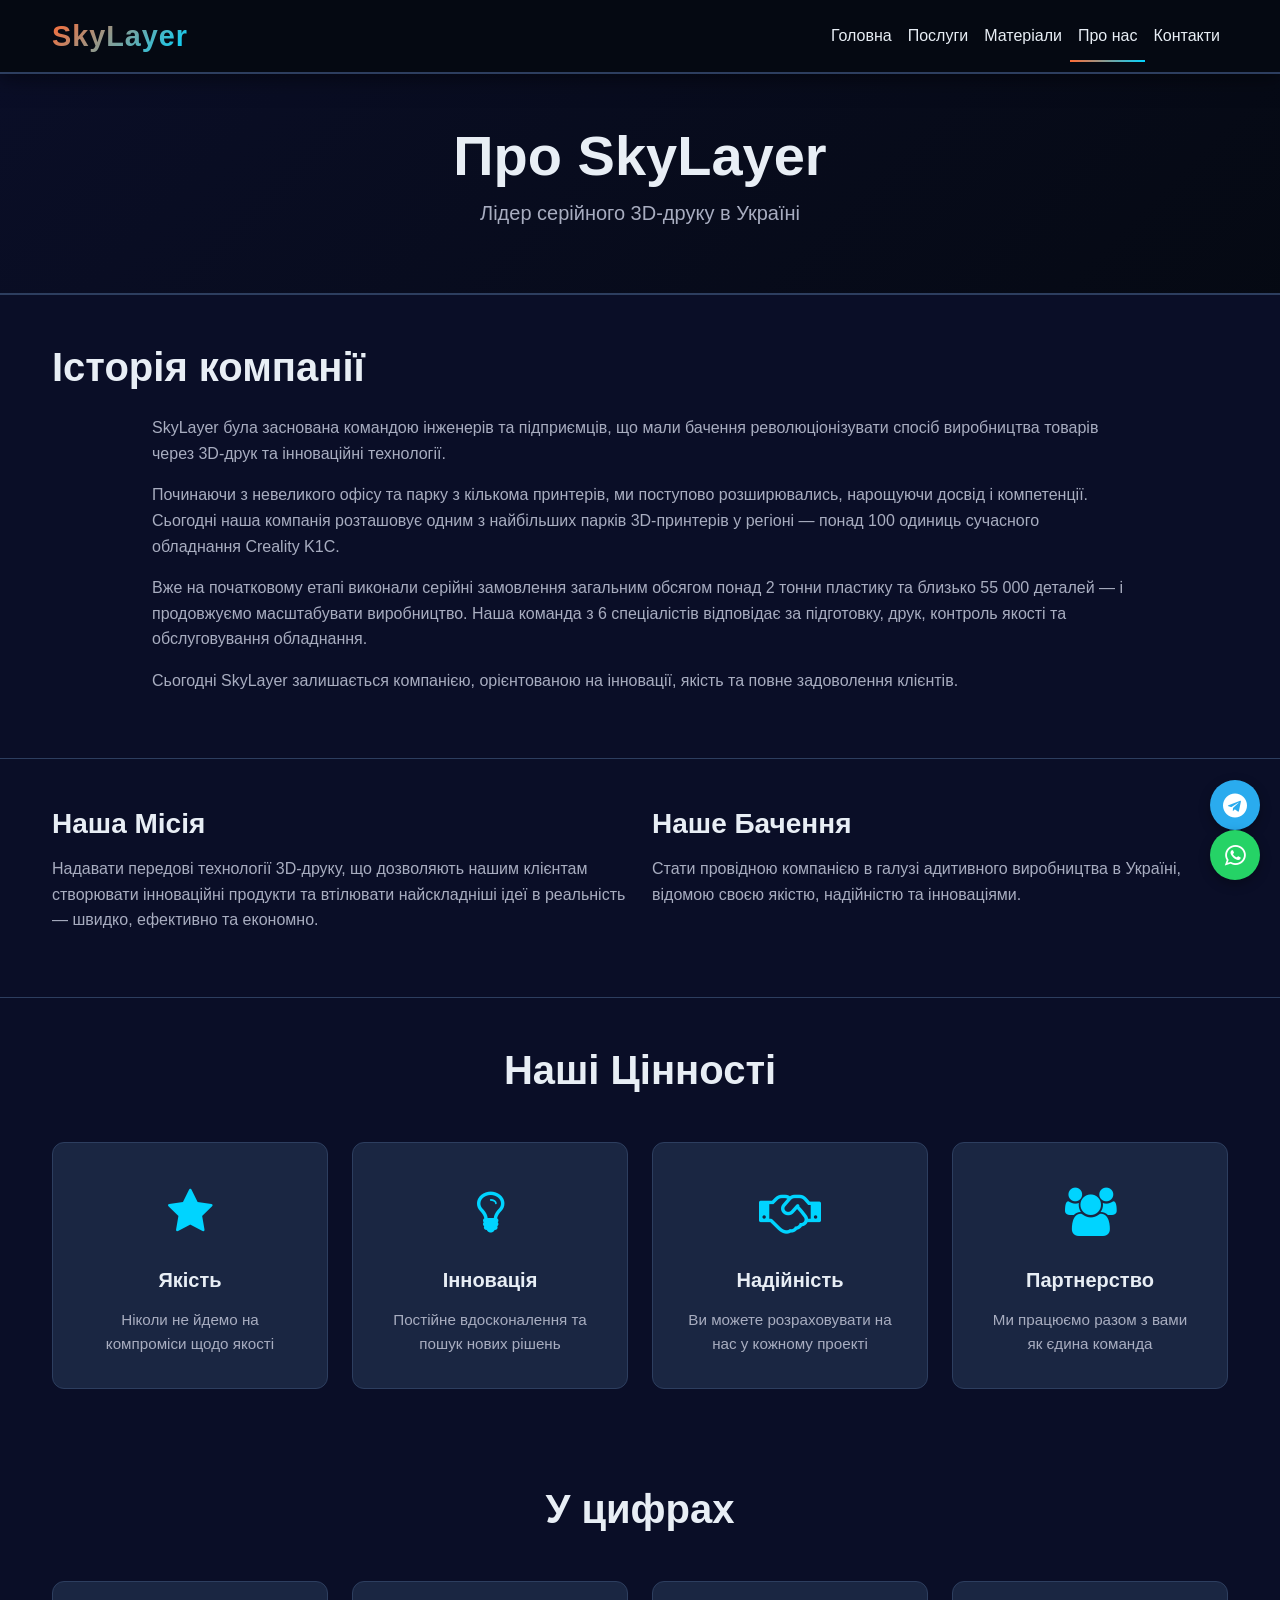
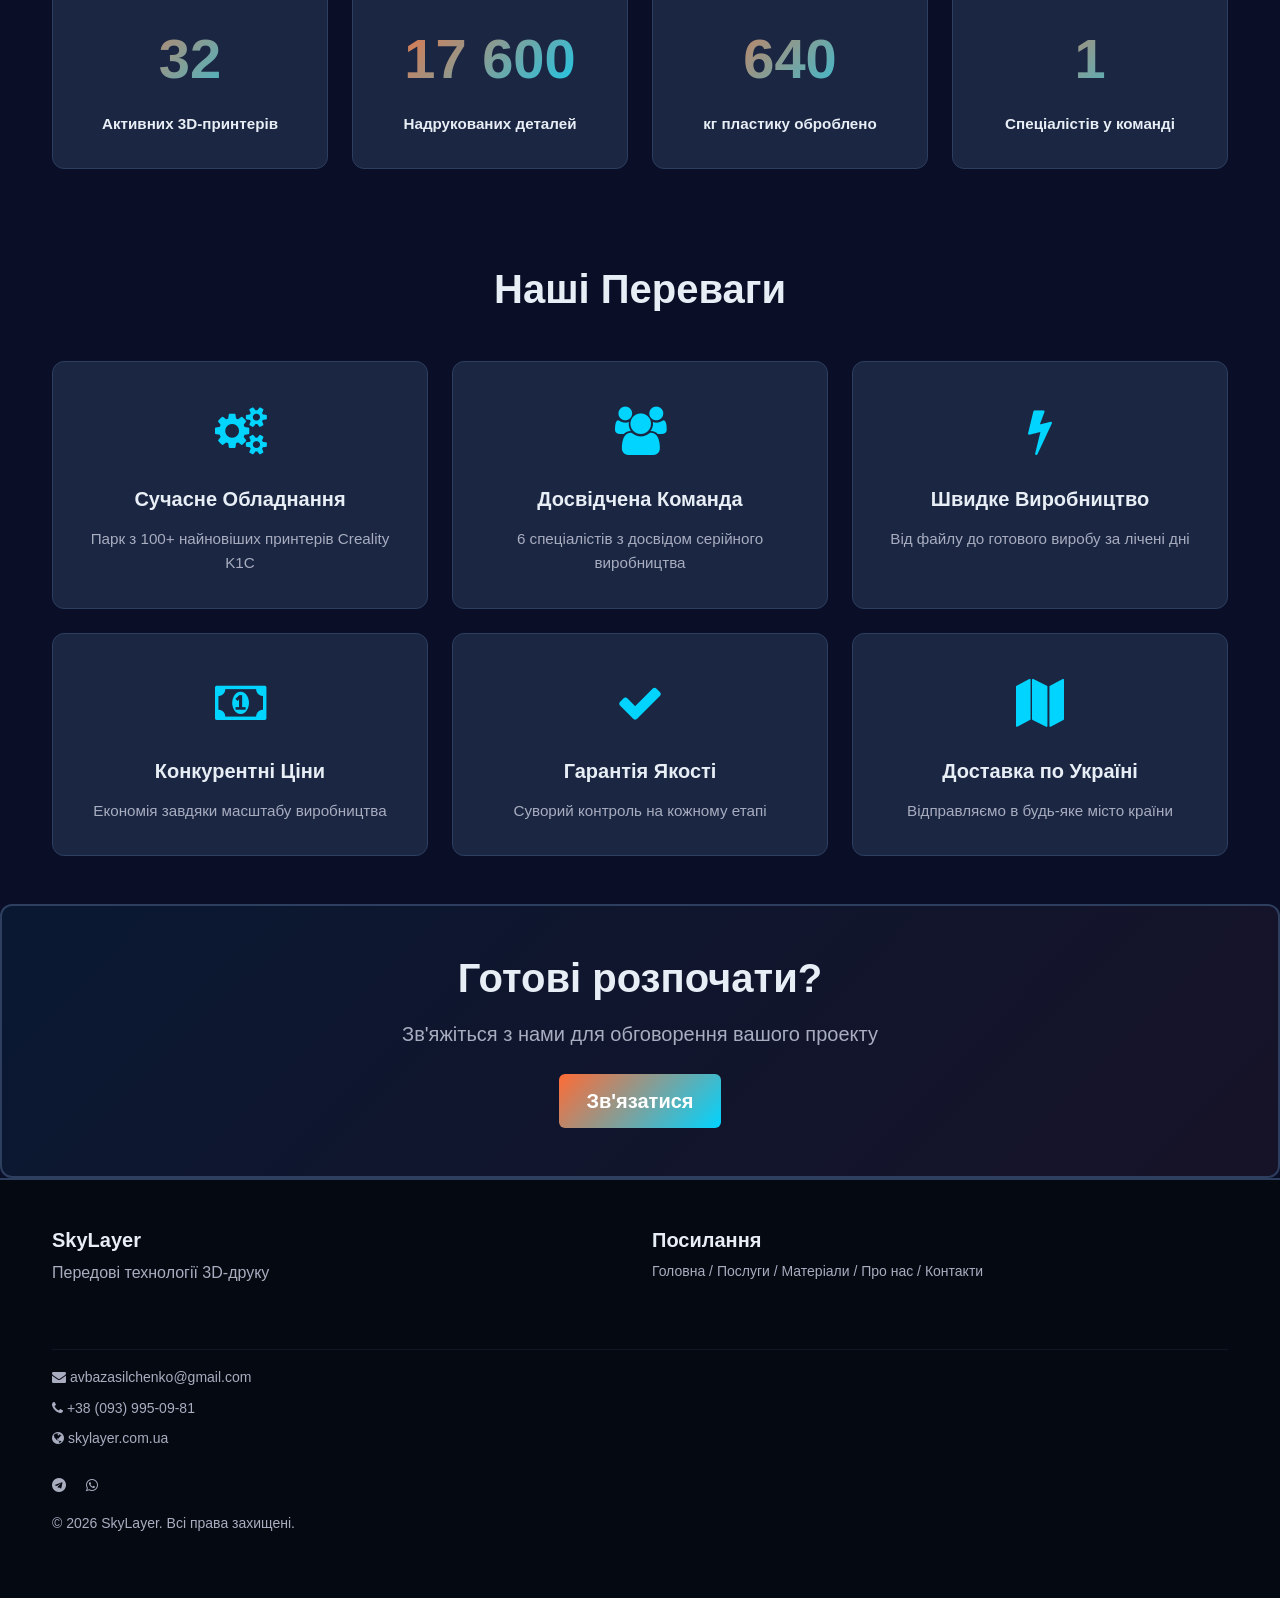
==== about.html @ 5842d0bf "first commit" ====
<!DOCTYPE html>
<html lang="uk">
<head>
    <meta charset="UTF-8">
    <meta name="viewport" content="width=device-width, initial-scale=1.0">
    <title>Про компанію SkyLayer — 3D-друк в Україні | 100 принтерів Creality K1C</title>
    <meta name="description" content="SkyLayer — компанія серійного 3D-друку в Україні. Парк з 100 принтерів, команда з 6 спеціалістів, досвід великих серійних замовлень. Якість та надійність.">
    <link href="https://cdn.jsdelivr.net/npm/bootstrap@5.3.0/dist/css/bootstrap.min.css" rel="stylesheet">
    <link href="https://cdnjs.cloudflare.com/ajax/libs/font-awesome/4.7.0/css/font-awesome.min.css" rel="stylesheet">
    <link rel="stylesheet" href="styles.css">
</head>
<body>
    <!-- Navigation -->
    <nav class="navbar navbar-expand-lg navbar-dark sticky-top">
        <div class="container-lg">
            <a class="navbar-brand fw-bold" href="index.html">
                <span class="brand-text">SkyLayer</span>
            </a>
            <button class="navbar-toggler" type="button" data-bs-toggle="collapse" data-bs-target="#navbarNav">
                <span class="navbar-toggler-icon"></span>
            </button>
            <div class="collapse navbar-collapse" id="navbarNav">
                <ul class="navbar-nav ms-auto">
                    <li class="nav-item">
                        <a class="nav-link" href="index.html">Головна</a>
                    </li>
                    <li class="nav-item">
                        <a class="nav-link" href="services.html">Послуги</a>
                    </li>
                    <li class="nav-item">
                        <a class="nav-link" href="materials.html">Матеріали</a>
                    </li>
                    <li class="nav-item">
                        <a class="nav-link active" href="about.html">Про нас</a>
                    </li>
                    <li class="nav-item">
                        <a class="nav-link" href="contacts.html">Контакти</a>
                    </li>
                </ul>
            </div>
        </div>
    </nav>

    <!-- Page Header -->
    <section class="page-header py-5">
        <div class="container-lg text-center">
            <h1 class="display-4 fw-bold mb-2">Про SkyLayer</h1>
            <p class="lead text-muted">Лідер серійного 3D-друку в Україні</p>
        </div>
    </section>

    <!-- Company Story -->
    <section class="story-section py-5">
        <div class="container-lg">
            <h2 class="fw-bold mb-4">Історія компанії</h2>
            <div class="row">
                <div class="col-lg-10 offset-lg-1">
                    <p class="text-muted mb-3">SkyLayer була заснована командою інженерів та підприємців, що мали бачення революціонізувати спосіб виробництва товарів через 3D-друк та інноваційні технології.</p>
                    <p class="text-muted mb-3">Починаючи з невеликого офісу та парку з кількома принтерів, ми поступово розширювались, нарощуючи досвід і компетенції. Сьогодні наша компанія розташовує одним з найбільших парків 3D-принтерів у регіоні — понад 100 одиниць сучасного обладнання Creality K1C.</p>
                    <p class="text-muted mb-3">Вже на початковому етапі виконали серійні замовлення загальним обсягом понад 2 тонни пластику та близько 55 000 деталей — і продовжуємо масштабувати виробництво. Наша команда з 6 спеціалістів відповідає за підготовку, друк, контроль якості та обслуговування обладнання.</p>
                    <p class="text-muted">Сьогодні SkyLayer залишається компанією, орієнтованою на інновації, якість та повне задоволення клієнтів.</p>
                </div>
            </div>
        </div>
    </section>

    <!-- Mission & Vision -->
    <section class="mission-section py-5 border-top border-bottom">
        <div class="container-lg">
            <div class="row g-4">
                <div class="col-lg-6">
                    <h3 class="fw-bold mb-3">Наша Місія</h3>
                    <p class="text-muted">Надавати передові технології 3D-друку, що дозволяють нашим клієнтам створювати інноваційні продукти та втілювати найскладніші ідеї в реальність — швидко, ефективно та економно.</p>
                </div>
                <div class="col-lg-6">
                    <h3 class="fw-bold mb-3">Наше Бачення</h3>
                    <p class="text-muted">Стати провідною компанією в галузі адитивного виробництва в Україні, відомою своєю якістю, надійністю та інноваціями.</p>
                </div>
            </div>
        </div>
    </section>

    <!-- Values -->
    <section class="values-section py-5">
        <div class="container-lg">
            <h2 class="text-center fw-bold mb-5">Наші Цінності</h2>
            <div class="row g-4">
                <div class="col-md-6 col-lg-3">
                    <div class="value-card">
                        <div class="value-icon">
                            <i class="fa fa-star"></i>
                        </div>
                        <h5 class="fw-bold">Якість</h5>
                        <p class="text-muted">Ніколи не йдемо на компроміси щодо якості</p>
                    </div>
                </div>
                <div class="col-md-6 col-lg-3">
                    <div class="value-card">
                        <div class="value-icon">
                            <i class="fa fa-lightbulb-o"></i>
                        </div>
                        <h5 class="fw-bold">Інновація</h5>
                        <p class="text-muted">Постійне вдосконалення та пошук нових рішень</p>
                    </div>
                </div>
                <div class="col-md-6 col-lg-3">
                    <div class="value-card">
                        <div class="value-icon">
                            <i class="fa fa-handshake-o"></i>
                        </div>
                        <h5 class="fw-bold">Надійність</h5>
                        <p class="text-muted">Ви можете розраховувати на нас у кожному проекті</p>
                    </div>
                </div>
                <div class="col-md-6 col-lg-3">
                    <div class="value-card">
                        <div class="value-icon">
                            <i class="fa fa-users"></i>
                        </div>
                        <h5 class="fw-bold">Партнерство</h5>
                        <p class="text-muted">Ми працюємо разом з вами як єдина команда</p>
                    </div>
                </div>
            </div>
        </div>
    </section>

    <!-- Statistics -->
    <section class="statistics-section py-5">
        <div class="container-lg">
            <h2 class="text-center fw-bold mb-5">У цифрах</h2>
            <div class="row g-4 d-flex align-items-stretch">
                <div class="col-md-6 col-lg-3">
                    <div class="stat-card text-center h-100">
                        <div class="stat-value big-number">100</div>
                        <p class="stat-label fw-bold">Активних 3D-принтерів</p>
                    </div>
                </div>
                <div class="col-md-6 col-lg-3">
                    <div class="stat-card text-center h-100">
                        <div class="stat-value big-number">55000</div>
                        <p class="stat-label fw-bold">Надрукованих деталей</p>
                    </div>
                </div>
                <div class="col-md-6 col-lg-3">
                    <div class="stat-card text-center h-100">
                        <div class="stat-value big-number">2000+</div>
                        <p class="stat-label fw-bold">кг пластику оброблено</p>
                    </div>
                </div>
                <div class="col-md-6 col-lg-3">
                    <div class="stat-card text-center h-100">
                        <div class="stat-value big-number">6</div>
                        <p class="stat-label fw-bold">Спеціалістів у команді</p>
                    </div>
                </div>
            </div>
        </div>
    </section>

    <!-- Advantages -->
    <section class="advantages-section py-5">
        <div class="container-lg">
            <h2 class="text-center fw-bold mb-5">Наші Переваги</h2>
            <div class="row g-4 d-flex align-items-stretch">
                <div class="col-md-6 col-lg-4">
                    <div class="advantage-card h-100">
                        <div class="advantage-icon">
                            <i class="fa fa-cogs"></i>
                        </div>
                        <h5 class="fw-bold">Сучасне Обладнання</h5>
                        <p class="text-muted">Парк з 100+ найновіших принтерів Creality K1C</p>
                    </div>
                </div>
                <div class="col-md-6 col-lg-4">
                    <div class="advantage-card h-100">
                        <div class="advantage-icon">
                            <i class="fa fa-users"></i>
                        </div>
                        <h5 class="fw-bold">Досвідчена Команда</h5>
                        <p class="text-muted">6 спеціалістів з досвідом серійного виробництва</p>
                    </div>
                </div>
                <div class="col-md-6 col-lg-4">
                    <div class="advantage-card h-100">
                        <div class="advantage-icon">
                            <i class="fa fa-bolt"></i>
                        </div>
                        <h5 class="fw-bold">Швидке Виробництво</h5>
                        <p class="text-muted">Від файлу до готового виробу за лічені дні</p>
                    </div>
                </div>
                <div class="col-md-6 col-lg-4">
                    <div class="advantage-card h-100">
                        <div class="advantage-icon">
                            <i class="fa fa-money"></i>
                        </div>
                        <h5 class="fw-bold">Конкурентні Ціни</h5>
                        <p class="text-muted">Економія завдяки масштабу виробництва</p>
                    </div>
                </div>
                <div class="col-md-6 col-lg-4">
                    <div class="advantage-card h-100">
                        <div class="advantage-icon">
                            <i class="fa fa-check"></i>
                        </div>
                        <h5 class="fw-bold">Гарантія Якості</h5>
                        <p class="text-muted">Суворий контроль на кожному етапі</p>
                    </div>
                </div>
                <div class="col-md-6 col-lg-4">
                    <div class="advantage-card h-100">
                        <div class="advantage-icon">
                            <i class="fa fa-map"></i>
                        </div>
                        <h5 class="fw-bold">Доставка по Україні</h5>
                        <p class="text-muted">Відправляємо в будь-яке місто країни</p>
                    </div>
                </div>
            </div>
        </div>
    </section>

    <!-- CTA Section -->
    <section class="cta-section py-5">
        <div class="container-lg text-center">
            <h2 class="fw-bold mb-3">Готові розпочати?</h2>
            <p class="lead mb-4">Зв'яжіться з нами для обговорення вашого проекту</p>
            <a href="contacts.html" class="btn btn-primary btn-lg">Зв'язатися</a>
        </div>
    </section>

    <!-- Footer -->
    <footer class="footer py-5">
        <div class="container-lg">
            <div class="row mb-4">
                <div class="col-md-6 mb-4">
                    <h5 class="fw-bold mb-2">SkyLayer</h5>
                    <p class="text-muted">Передові технології 3D-друку</p>
                </div>
                <div class="col-md-6">
                    <h5 class="fw-bold mb-2">Посилання</h5>
                    <ul class="list-unstyled text-muted small">
                        <li><a href="index.html" class="footer-link">Головна</a> / <a href="services.html" class="footer-link">Послуги</a> / <a href="materials.html" class="footer-link">Матеріали</a> / <a href="about.html" class="footer-link">Про нас</a> / <a href="contacts.html" class="footer-link">Контакти</a></li>
                    </ul>
                </div>
            </div>
            <hr class="border-secondary">
            <div class="row">
                <div class="col-md-12">
                    <p class="text-muted small mb-2">
                        <i class="fa fa-envelope"></i> <a href="mailto:avbazasilchenko@gmail.com" class="text-decoration-none text-muted">avbazasilchenko@gmail.com</a>
                    </p>
                    <p class="text-muted small mb-2">
                        <i class="fa fa-phone"></i> <a href="tel:+380939950981" class="text-decoration-none text-muted">+38 (093) 995-09-81</a>
                    </p>
                    <p class="text-muted small mb-4">
                        <i class="fa fa-globe"></i> skylayer.com.ua
                    </p>
                    <p class="text-muted small mb-3">
                        <a href="https://t.me/SkyLayer3d" target="_blank" class="text-decoration-none text-muted me-3" title="Telegram">
                            <i class="fa fa-telegram"></i>
                        </a>
                        <a href="https://wa.me/380939950981" target="_blank" class="text-decoration-none text-muted" title="WhatsApp">
                            <i class="fa fa-whatsapp"></i>
                        </a>
                    </p>
                    <p class="text-muted small">© 2026 SkyLayer. Всі права захищені.</p>
                </div>
            </div>
        </div>
    </footer>

    <script src="https://cdn.jsdelivr.net/npm/bootstrap@5.3.0/dist/js/bootstrap.bundle.min.js"></script>
    <script src="script.js"></script>
</body>
</html>
---- styles.css ----
/* ====== ROOT VARIABLES ====== */
:root {
    --primary-color: #00d4ff;
    --primary-dark: #0099cc;
    --secondary-color: #ff6b35;
    --dark-bg: #0a0e27;
    --darker-bg: #050912;
    --light-text: #e8eef5;
    --muted-text: #a8adc0;
    --card-bg: #1a2642;
    --card-bg-hover: #242d4a;
    --border-color: #2d3e5f;
    --success: #10b981;
}

/* ====== GLOBAL STYLES ====== */
* {
    margin: 0;
    padding: 0;
    box-sizing: border-box;
}

html {
    scroll-behavior: smooth;
}

body {
    font-family: 'Segoe UI', Tahoma, Geneva, Verdana, sans-serif;
    background-color: var(--dark-bg);
    color: var(--light-text);
    line-height: 1.6;
    overflow-x: hidden;
}

a {
    text-decoration: none;
    color: inherit;
    transition: all 0.3s ease;
}

/* ====== CONTAINER ====== */
.container-lg {
    max-width: 1200px;
}

/* ====== NAVIGATION ====== */
.navbar {
    background-color: var(--darker-bg);
    border-bottom: 2px solid var(--border-color);
    box-shadow: 0 4px 20px rgba(0, 0, 0, 0.5);
}

.navbar-dark {
    background-color: var(--darker-bg) !important;
}

.brand-text {
    font-size: 1.8rem;
    font-weight: 700;
    background: linear-gradient(135deg, var(--secondary-color), var(--primary-color));
    -webkit-background-clip: text;
    -webkit-text-fill-color: transparent;
    background-clip: text;
    letter-spacing: 1px;
}

.nav-link {
    color: var(--light-text) !important;
    font-weight: 500;
    position: relative;
    transition: all 0.3s ease;
}

.nav-link::after {
    content: '';
    position: absolute;
    bottom: -5px;
    left: 0;
    width: 0;
    height: 2px;
    background: linear-gradient(90deg, var(--secondary-color), var(--primary-color));
    transition: width 0.3s ease;
}

.nav-link:hover::after,
.nav-link.active::after {
    width: 100%;
}

.nav-link:hover {
    color: var(--primary-color) !important;
}

.navbar-toggler {
    border-color: var(--primary-color);
}

.navbar-toggler:focus {
    box-shadow: 0 0 0 0.25rem rgba(0, 212, 255, 0.25);
}

/* ====== BUTTONS ====== */
.btn {
    font-weight: 600;
    padding: 0.75rem 1.75rem;
    border-radius: 6px;
    transition: all 0.3s ease;
    border: none;
}

.btn-primary {
    background: linear-gradient(135deg, var(--secondary-color), var(--primary-color));
    color: white;
    border: none;
}

.btn-primary:hover {
    transform: translateY(-2px);
    box-shadow: 0 10px 25px rgba(0, 212, 255, 0.3);
    background: linear-gradient(135deg, var(--primary-color), var(--secondary-color));
}

.btn-outline-primary {
    color: var(--primary-color);
    border: 2px solid var(--primary-color);
    background-color: transparent;
}

.btn-outline-primary:hover {
    background-color: var(--primary-color);
    color: white;
    transform: translateY(-2px);
}

/* ====== HERO SECTION ====== */
.hero {
    background: linear-gradient(135deg, rgba(10, 14, 39, 0.95), rgba(5, 9, 18, 0.95)),
                url('data:image/svg+xml,<svg xmlns="http://www.w3.org/2000/svg" viewBox="0 0 1200 600"><defs><pattern id="grid" width="40" height="40" patternUnits="userSpaceOnUse"><path d="M 40 0 L 0 0 0 40" fill="none" stroke="rgba(0,212,255,0.05)" stroke-width="1"/></pattern></defs><rect width="1200" height="600" fill="%23050912"/><rect width="1200" height="600" fill="url(%23grid)"/></svg>');
    background-attachment: fixed;
    padding: 100px 0;
    text-align: center;
    position: relative;
    overflow: hidden;
}

.hero::before {
    content: '';
    position: absolute;
    top: -50%;
    right: -10%;
    width: 500px;
    height: 500px;
    background: radial-gradient(circle, rgba(0, 212, 255, 0.1), transparent);
    border-radius: 50%;
    pointer-events: none;
}

.hero::after {
    content: '';
    position: absolute;
    bottom: -30%;
    left: -10%;
    width: 400px;
    height: 400px;
    background: radial-gradient(circle, rgba(255, 107, 53, 0.08), transparent);
    border-radius: 50%;
    pointer-events: none;
}

.hero-content {
    position: relative;
    z-index: 2;
}

.hero-title {
    font-weight: 800;
    letter-spacing: -1px;
    margin-bottom: 1.5rem;
    animation: slideInDown 0.8s ease;
}

.hero-subtitle {
    color: var(--muted-text);
    max-width: 600px;
    margin: 0 auto 2rem;
    animation: slideInUp 0.8s ease;
}

@keyframes slideInDown {
    from {
        opacity: 0;
        transform: translateY(-30px);
    }
    to {
        opacity: 1;
        transform: translateY(0);
    }
}

@keyframes slideInUp {
    from {
        opacity: 0;
        transform: translateY(30px);
    }
    to {
        opacity: 1;
        transform: translateY(0);
    }
}

.hero-buttons {
    margin-top: 2rem;
}

/* ====== PAGE HEADER ====== */
.page-header {
    background: linear-gradient(135deg, rgba(10, 14, 39, 0.95), rgba(5, 9, 18, 0.95));
    border-bottom: 2px solid var(--border-color);
}

/* ====== SECTIONS ====== */
.benefits,
.services-main,
.materials-section,
.services-content,
.story-section,
.mission-section,
.values-section,
.statistics-section,
.advantages-section,
.contact-section,
.faq-section,
.process-section,
.comparison-section,
.pricing-section {
    background-color: var(--dark-bg);
}

.benefits,
.services-main,
.materials-section {
    border-top: 1px solid var(--border-color);
}

/* ====== BENEFIT CARDS ====== */
.benefit-card {
    background-color: var(--card-bg);
    padding: 2rem;
    border-radius: 12px;
    border: 1px solid var(--border-color);
    transition: all 0.3s ease;
    text-align: center;
}

.benefit-card:hover {
    background-color: var(--card-bg-hover);
    transform: translateY(-8px);
    border-color: var(--primary-color);
    box-shadow: 0 15px 40px rgba(0, 212, 255, 0.15);
}

.benefit-icon {
    font-size: 3rem;
    color: var(--primary-color);
    margin-bottom: 1rem;
}

.benefit-card h4 {
    color: var(--light-text);
    margin-bottom: 1rem;
}

.benefit-card p {
    font-size: 0.95rem;
    color: var(--muted-text);
    margin: 0;
}

/* ====== SERVICE CARDS ====== */
.service-card {
    background-color: var(--card-bg);
    padding: 2rem;
    border-radius: 12px;
    border: 1px solid var(--border-color);
    transition: all 0.3s ease;
}

.service-card:hover {
    background-color: var(--card-bg-hover);
    transform: translateY(-8px);
    border-color: var(--primary-color);
    box-shadow: 0 15px 40px rgba(0, 212, 255, 0.15);
}

.service-card h4 {
    color: var(--light-text);
    margin-bottom: 1rem;
}

.service-card p {
    color: var(--muted-text);
    margin: 0;
    font-size: 0.95rem;
}

/* ====== MATERIAL CARDS ====== */
.material-card {
    background-color: var(--card-bg);
    padding: 2rem;
    border-radius: 12px;
    border: 1px solid var(--border-color);
    transition: all 0.3s ease;
}

.material-card:hover {
    background-color: var(--card-bg-hover);
    transform: translateY(-8px);
    border-color: var(--primary-color);
    box-shadow: 0 15px 40px rgba(0, 212, 255, 0.15);
}

.material-card h4 {
    color: var(--primary-color);
    margin-bottom: 1rem;
    font-weight: 700;
}

.material-card p {
    color: var(--muted-text);
    margin: 0;
    font-size: 0.95rem;
}

/* ====== SERVICE IMAGE PLACEHOLDER ====== */
.service-image-placeholder {
    background: linear-gradient(135deg, rgba(0, 212, 255, 0.1), rgba(255, 107, 53, 0.1));
    border: 2px dashed var(--border-color);
    border-radius: 12px;
    height: 300px;
    display: flex;
    align-items: center;
    justify-content: center;
    color: var(--primary-color);
}

/* ====== PROCESS SECTION ====== */
.process-step {
    background-color: var(--card-bg);
    padding: 2rem 1.5rem;
    border-radius: 12px;
    border: 1px solid var(--border-color);
    text-align: center;
    transition: all 0.3s ease;
}

.process-step:hover {
    background-color: var(--card-bg-hover);
    border-color: var(--primary-color);
    transform: translateY(-5px);
}

.step-number {
    width: 50px;
    height: 50px;
    background: linear-gradient(135deg, var(--secondary-color), var(--primary-color));
    border-radius: 50%;
    display: flex;
    align-items: center;
    justify-content: center;
    font-weight: 700;
    font-size: 1.5rem;
    margin: 0 auto 1rem;
    color: white;
}

.process-step h5 {
    color: var(--light-text);
    margin-bottom: 0.5rem;
}

/* ====== VALUE CARDS ====== */
.value-card {
    background-color: var(--card-bg);
    padding: 2rem;
    border-radius: 12px;
    border: 1px solid var(--border-color);
    text-align: center;
    transition: all 0.3s ease;
}

.value-card:hover {
    background-color: var(--card-bg-hover);
    transform: translateY(-8px);
    border-color: var(--primary-color);
}

.value-icon {
    font-size: 3rem;
    color: var(--primary-color);
    margin-bottom: 1rem;
}

.value-card h5 {
    color: var(--light-text);
    margin-bottom: 1rem;
}

.value-card p {
    color: var(--muted-text);
    font-size: 0.95rem;
    margin: 0;
}

/* ====== STATISTICS ====== */
.stat-card {
    background-color: var(--card-bg);
    padding: 2rem;
    border-radius: 12px;
    border: 1px solid var(--border-color);
    transition: all 0.3s ease;
}

.stat-card:hover {
    background-color: var(--card-bg-hover);
    border-color: var(--primary-color);
    transform: translateY(-5px);
}

.stat-value {
    font-size: 2.5rem;
    font-weight: 700;
    background: linear-gradient(135deg, var(--secondary-color), var(--primary-color));
    -webkit-background-clip: text;
    -webkit-text-fill-color: transparent;
    background-clip: text;
    margin-bottom: 0.5rem;
}

.big-number {
    font-size: 3.5rem !important;
}

.stat-label {
    color: var(--light-text);
    margin: 0;
    font-size: 0.95rem;
}

/* ====== ADVANTAGE CARDS ====== */
.advantage-card {
    background-color: var(--card-bg);
    padding: 2rem;
    border-radius: 12px;
    border: 1px solid var(--border-color);
    text-align: center;
    transition: all 0.3s ease;
}

.advantage-card:hover {
    background-color: var(--card-bg-hover);
    transform: translateY(-8px);
    border-color: var(--primary-color);
    box-shadow: 0 15px 40px rgba(0, 212, 255, 0.15);
}

.advantage-icon {
    font-size: 3rem;
    color: var(--primary-color);
    margin-bottom: 1rem;
}

.advantage-card h5 {
    color: var(--light-text);
    margin-bottom: 1rem;
}

.advantage-card p {
    color: var(--muted-text);
    margin: 0;
    font-size: 0.95rem;
}

/* ====== CONTACT FORM ====== */
.contact-form {
    background-color: var(--card-bg);
    padding: 2rem;
    border-radius: 12px;
    border: 1px solid var(--border-color);
}

.form-control,
.form-select {
    background-color: rgba(0, 212, 255, 0.05);
    border: 1px solid var(--border-color);
    color: var(--light-text);
    font-size: 0.95rem;
    transition: all 0.3s ease;
}

.form-control:focus,
.form-select:focus {
    background-color: rgba(0, 212, 255, 0.1);
    border-color: var(--primary-color);
    box-shadow: 0 0 0 0.2rem rgba(0, 212, 255, 0.25);
    color: var(--light-text);
}

.form-control::placeholder {
    color: var(--muted-text);
}

.form-label {
    color: var(--light-text);
    font-weight: 500;
    margin-bottom: 0.5rem;
}

/* ====== SELECT OPTIONS ====== */
select.form-select option {
    color: #212529;
    background-color: #ffffff;
}

/* ====== CONTACT INFO ====== */
.contact-info {
    background-color: var(--card-bg);
    padding: 1.5rem;
    border-radius: 12px;
    border: 1px solid var(--border-color);
}

/* ====== ACCORDION ====== */
.accordion-item {
    background-color: var(--card-bg);
    border: 1px solid var(--border-color);
    margin-bottom: 1rem;
    border-radius: 8px;
}

.accordion-button {
    background-color: var(--card-bg);
    color: var(--light-text);
    border: none;
    font-weight: 600;
    transition: all 0.3s ease;
}

.accordion-button:not(.collapsed) {
    background-color: var(--card-bg-hover);
    color: var(--primary-color);
    box-shadow: none;
}

.accordion-button:focus {
    border-color: var(--primary-color);
    box-shadow: 0 0 0 0.25rem rgba(0, 212, 255, 0.25);
}

.accordion-body {
    background-color: var(--darker-bg);
    color: var(--muted-text);
    border-top: 1px solid var(--border-color);
}

/* ====== TABLES ====== */
.table {
    color: var(--light-text);
    border-color: var(--border-color);
    --bs-table-hover-bg: var(--card-bg-hover);
}

.table-dark {
    background-color: var(--card-bg);
}

.table-dark thead th {
    border-color: var(--border-color);
    background-color: var(--darker-bg);
    color: var(--primary-color);
    font-weight: 700;
    border-bottom: 2px solid var(--primary-color);
}

.table-dark tbody tr {
    border-color: var(--border-color);
}

.table-dark tbody td {
    vertical-align: middle;
}

/* ====== CTA SECTION ====== */
.cta-section {
    background: linear-gradient(135deg, rgba(0, 212, 255, 0.05), rgba(255, 107, 53, 0.05));
    border: 2px solid var(--border-color);
    border-radius: 12px;
}

.cta-section h2 {
    color: var(--light-text);
}

.cta-section .lead {
    color: var(--muted-text);
}

/* ====== FOOTER ====== */
.footer {
    background-color: var(--darker-bg);
    border-top: 2px solid var(--border-color);
    color: var(--muted-text);
}

.footer h5 {
    color: var(--light-text);
}

.footer-link {
    color: var(--muted-text);
    transition: all 0.3s ease;
}

.footer-link:hover {
    color: var(--primary-color);
}

/* ====== HEADINGS ====== */
h1, h2, h3, h4, h5, h6 {
    color: var(--light-text);
    font-weight: 700;
}

h1 {
    font-size: clamp(2rem, 5vw, 3.5rem);
}

h2 {
    font-size: clamp(1.8rem, 4vw, 2.5rem);
}

/* ====== TEXT ====== */
.text-muted {
    color: var(--muted-text) !important;
}

.text-primary {
    color: var(--primary-color) !important;
}

/* ====== BORDERS ====== */
.border-bottom,
.border-top {
    border-color: var(--border-color) !important;
}

.border-secondary {
    border-color: var(--border-color) !important;
}

/* ====== ALERTS ====== */
.alert {
    border: none;
    border-radius: 8px;
    padding: 1rem;
}

.alert-success {
    background-color: rgba(16, 185, 129, 0.15);
    color: var(--success);
    border: 1px solid var(--success);
}

.alert-danger {
    background-color: rgba(239, 68, 68, 0.15);
    color: #ef4444;
    border: 1px solid #ef4444;
}

/* ====== RESPONSIVE ====== */
@media (max-width: 768px) {
    .hero {
        padding: 60px 0;
    }

    .hero-title {
        font-size: 1.8rem;
    }

    .hero-subtitle {
        font-size: 1rem;
    }

    h2 {
        font-size: 1.8rem;
    }

    .benefit-card,
    .service-card,
    .material-card,
    .value-card,
    .process-step,
    .advantage-card {
        padding: 1.5rem;
    }

    .service-image-placeholder {
        height: 200px;
    }

    .contact-form {
        margin-bottom: 2rem;
    }

    .navbar-nav {
        gap: 1rem;
    }

    .nav-link {
        padding: 0.5rem 0 !important;
    }
}

@media (max-width: 576px) {
    .hero-buttons {
        flex-direction: column;
    }

    .hero-buttons .btn {
        width: 100%;
    }

    .benefit-card,
    .service-card,
    .material-card {
        margin-bottom: 1rem;
    }

    .page-header {
        padding: 3rem 0 !important;
    }

    .page-header h1 {
        font-size: 1.8rem;
    }

    .table-responsive {
        font-size: 0.85rem;
    }

    .table-dark thead th,
    .table-dark tbody td {
        padding: 0.75rem 0.5rem;
    }
}

/* ====== ANIMATIONS ====== */
@keyframes fadeIn {
    from {
        opacity: 0;
    }
    to {
        opacity: 1;
    }
}

.benefit-card,
.service-card,
.material-card,
.value-card,
.stat-card,
.advantage-card {
    animation: fadeIn 0.6s ease;
}

/* ====== UTILITY CLASSES ====== */
.col-lg-2-4 {
    flex: 0 0 calc(100% / 5);
}

@media (max-width: 1200px) {
    .col-lg-2-4 {
        flex: 0 0 calc(100% / 4);
    }
}

@media (max-width: 992px) {
    .col-lg-2-4 {
        flex: 0 0 calc(100% / 3);
    }
}

@media (max-width: 768px) {
    .col-lg-2-4 {
        flex: 0 0 calc(100% / 2);
    }
}

@media (max-width: 576px) {
    .col-lg-2-4 {
        flex: 0 0 100%;
    }
}

/* ====== SCROLLBAR ====== */
::-webkit-scrollbar {
    width: 10px;
}

::-webkit-scrollbar-track {
    background: var(--darker-bg);
}

::-webkit-scrollbar-thumb {
    background: linear-gradient(180deg, var(--primary-color), var(--secondary-color));
    border-radius: 5px;
}

::-webkit-scrollbar-thumb:hover {
    background: linear-gradient(180deg, var(--primary-color), var(--secondary-color));
    opacity: 0.8;
}
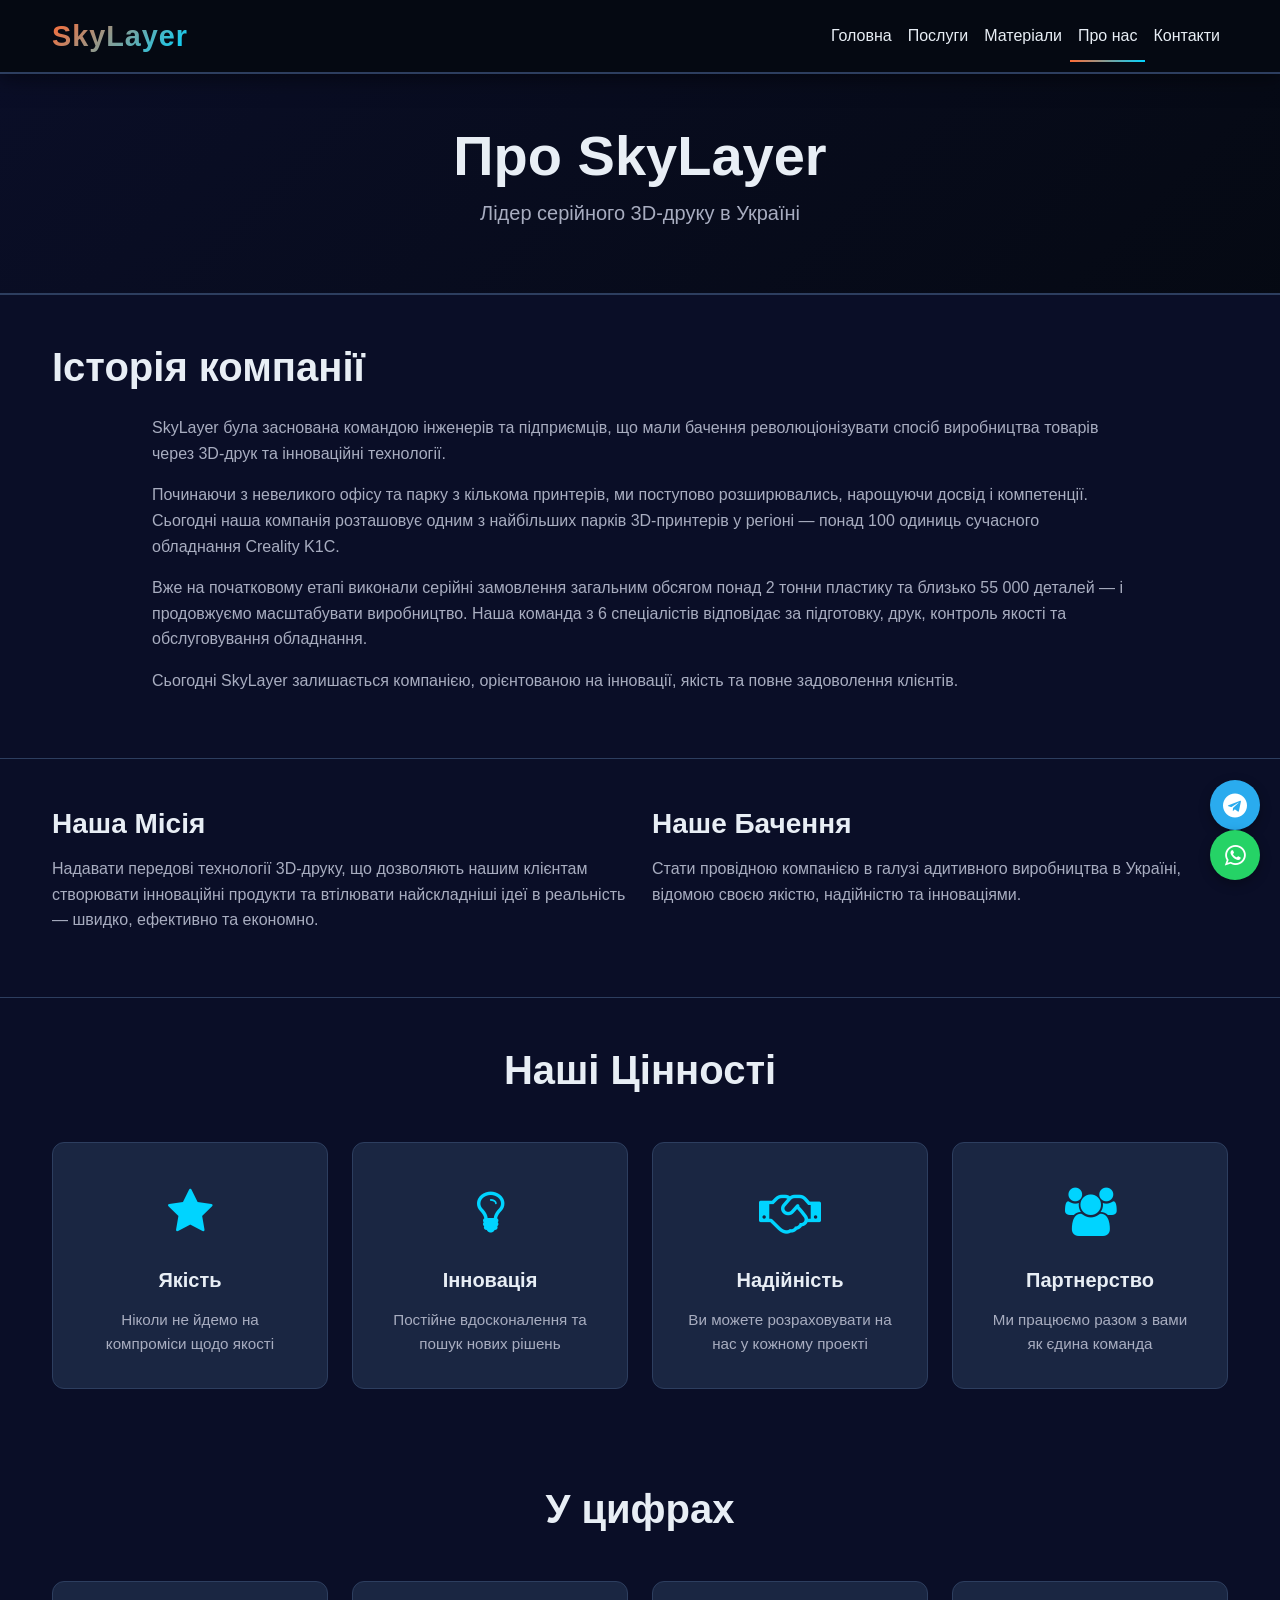
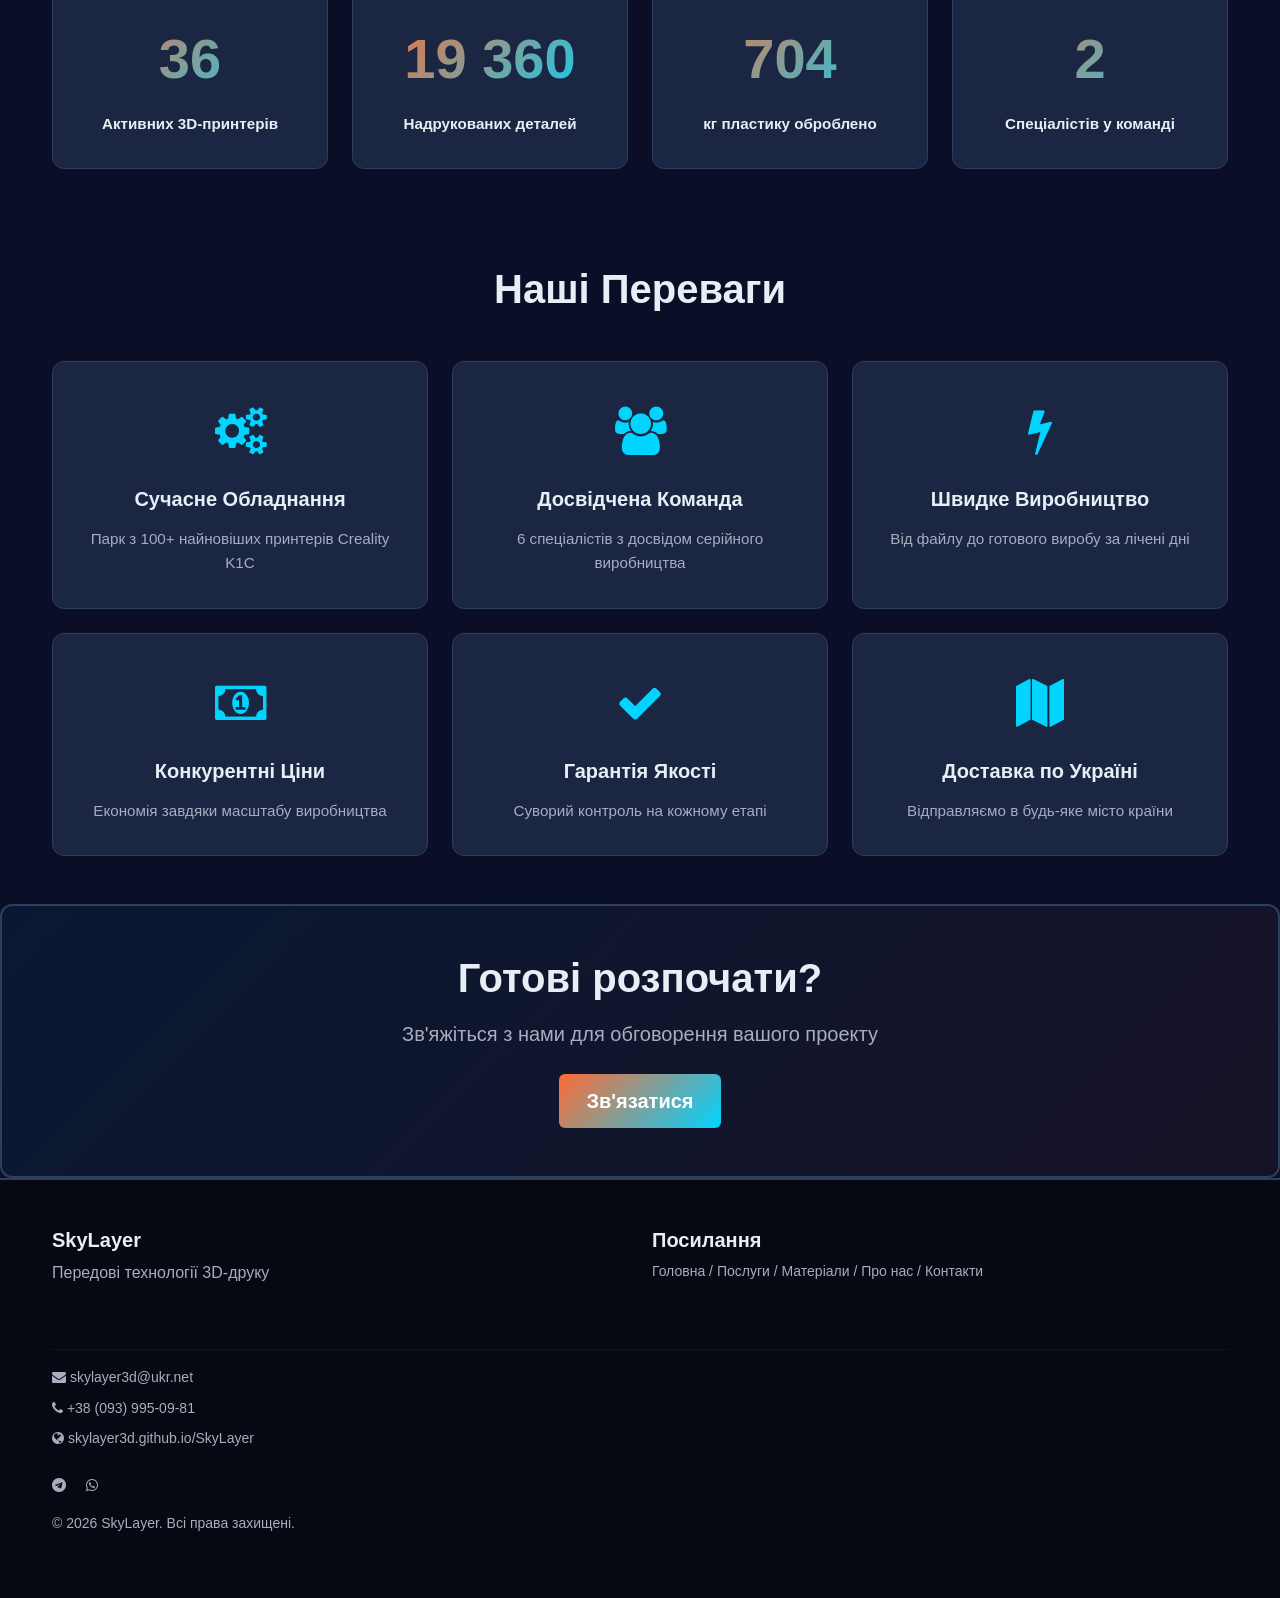
==== commit e4775fd4: "fix site url" ====
--- a/about.html
+++ b/about.html
@@ -249,13 +249,14 @@
             <div class="row">
                 <div class="col-md-12">
                     <p class="text-muted small mb-2">
-                        <i class="fa fa-envelope"></i> <a href="mailto:avbazasilchenko@gmail.com" class="text-decoration-none text-muted">avbazasilchenko@gmail.com</a>
+                        <i class="fa fa-envelope"></i> <a href="mailto:skylayer3d@ukr.net" class="text-decoration-none text-muted">skylayer3d@ukr.net</a>
                     </p>
                     <p class="text-muted small mb-2">
                         <i class="fa fa-phone"></i> <a href="tel:+380939950981" class="text-decoration-none text-muted">+38 (093) 995-09-81</a>
                     </p>
                     <p class="text-muted small mb-4">
-                        <i class="fa fa-globe"></i> skylayer.com.ua
+                        <i class="fa fa-globe"></i> skylayer3d.github.io/SkyLayer
+
                     </p>
                     <p class="text-muted small mb-3">
                         <a href="https://t.me/SkyLayer3d" target="_blank" class="text-decoration-none text-muted me-3" title="Telegram">
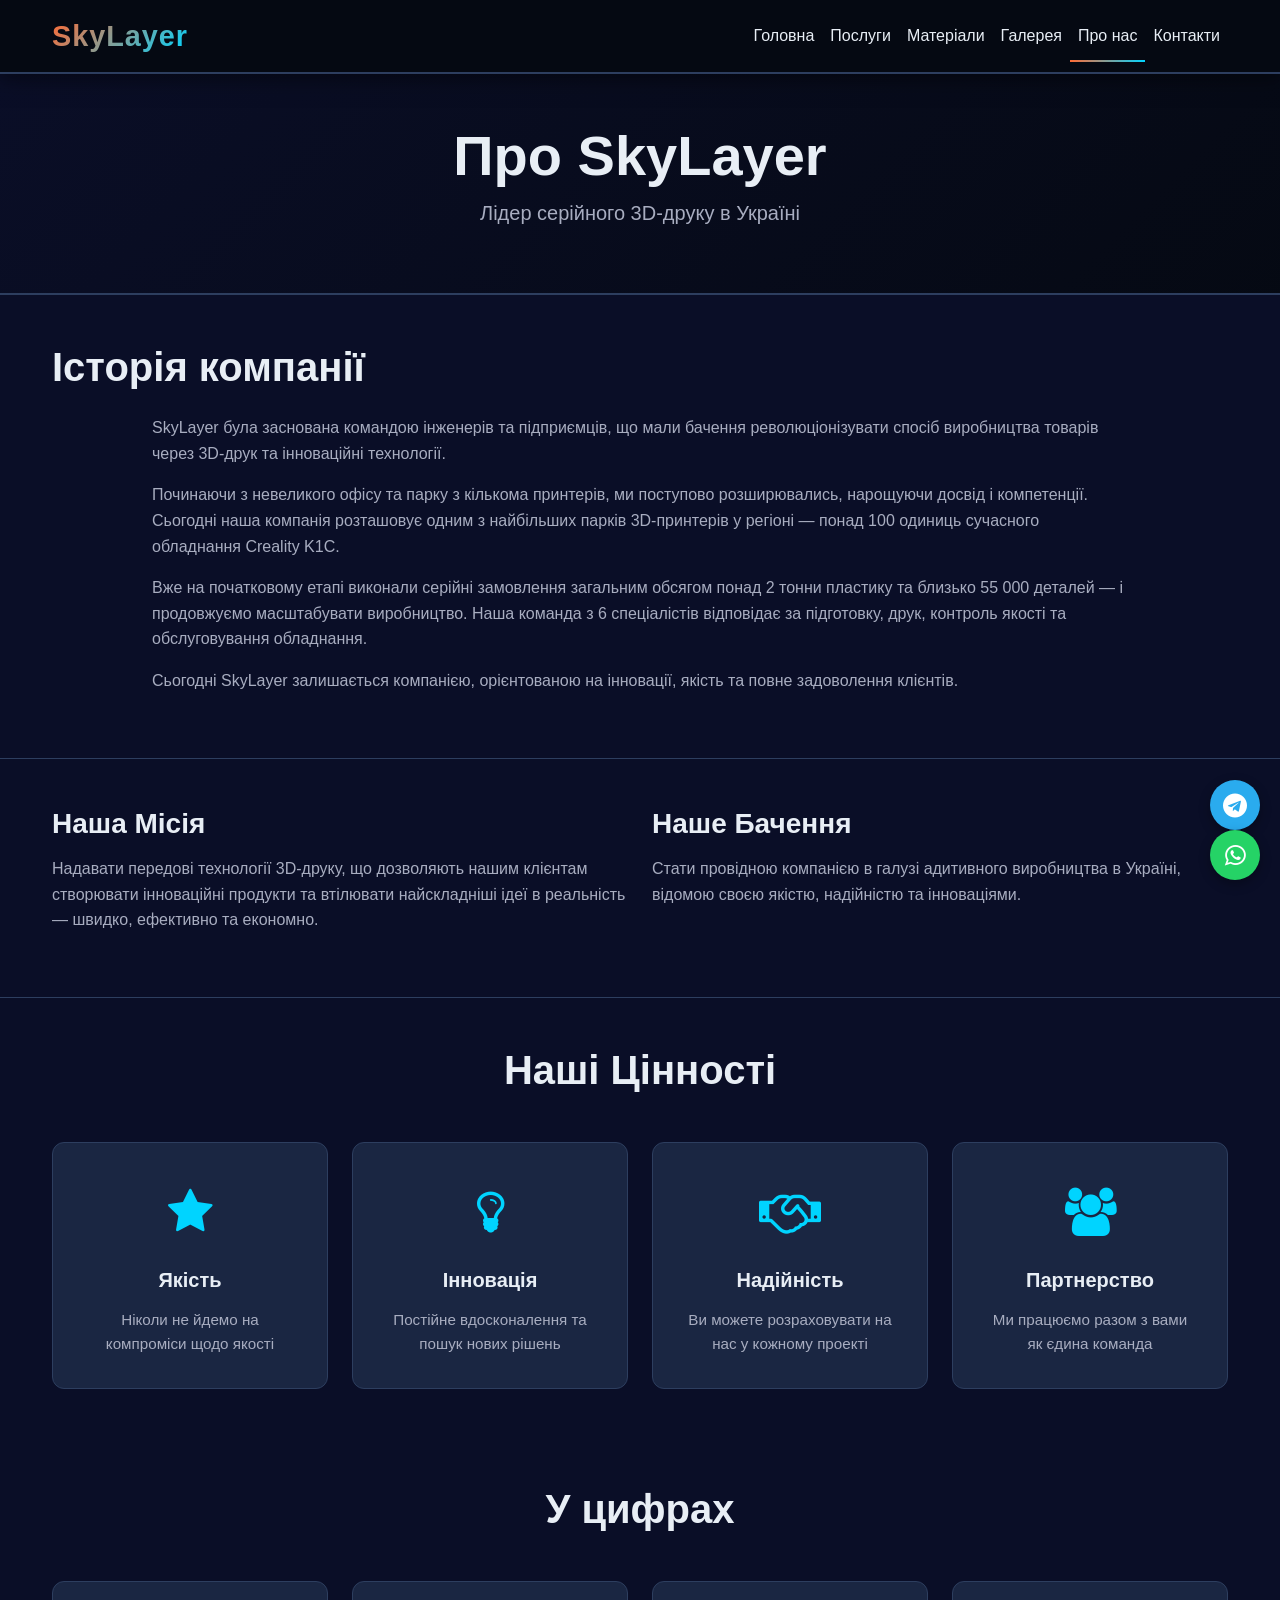
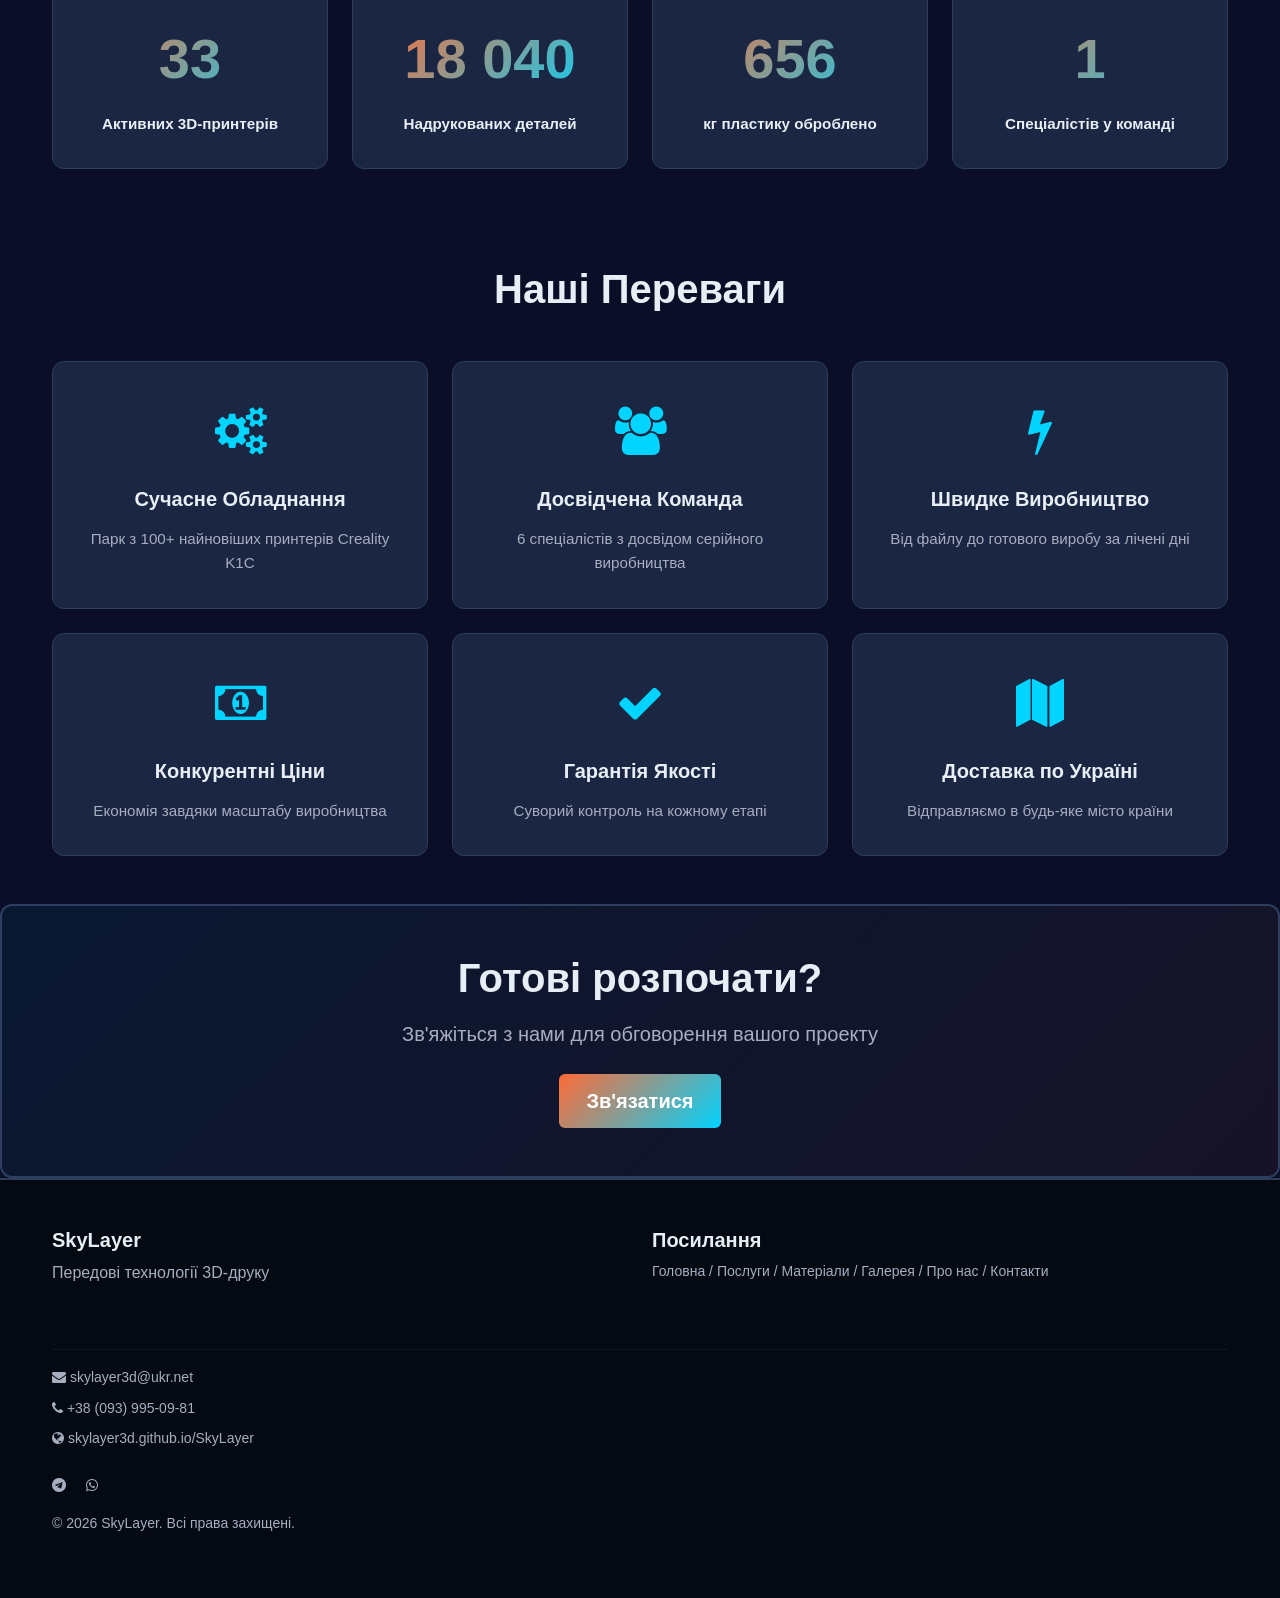
==== commit ba62c318: "fix gallery lightbox" ====
--- a/about.html
+++ b/about.html
@@ -31,6 +31,9 @@
                         <a class="nav-link" href="materials.html">Матеріали</a>
                     </li>
                     <li class="nav-item">
+                        <a class="nav-link" href="gallery.html">Галерея</a>
+                    </li>
+                    <li class="nav-item">
                         <a class="nav-link active" href="about.html">Про нас</a>
                     </li>
                     <li class="nav-item">
@@ -241,7 +244,7 @@
                 <div class="col-md-6">
                     <h5 class="fw-bold mb-2">Посилання</h5>
                     <ul class="list-unstyled text-muted small">
-                        <li><a href="index.html" class="footer-link">Головна</a> / <a href="services.html" class="footer-link">Послуги</a> / <a href="materials.html" class="footer-link">Матеріали</a> / <a href="about.html" class="footer-link">Про нас</a> / <a href="contacts.html" class="footer-link">Контакти</a></li>
+                        <li><a href="index.html" class="footer-link">Головна</a> / <a href="services.html" class="footer-link">Послуги</a> / <a href="materials.html" class="footer-link">Матеріали</a> / <a href="gallery.html" class="footer-link">Галерея</a> / <a href="about.html" class="footer-link">Про нас</a> / <a href="contacts.html" class="footer-link">Контакти</a></li>
                     </ul>
                 </div>
             </div>
